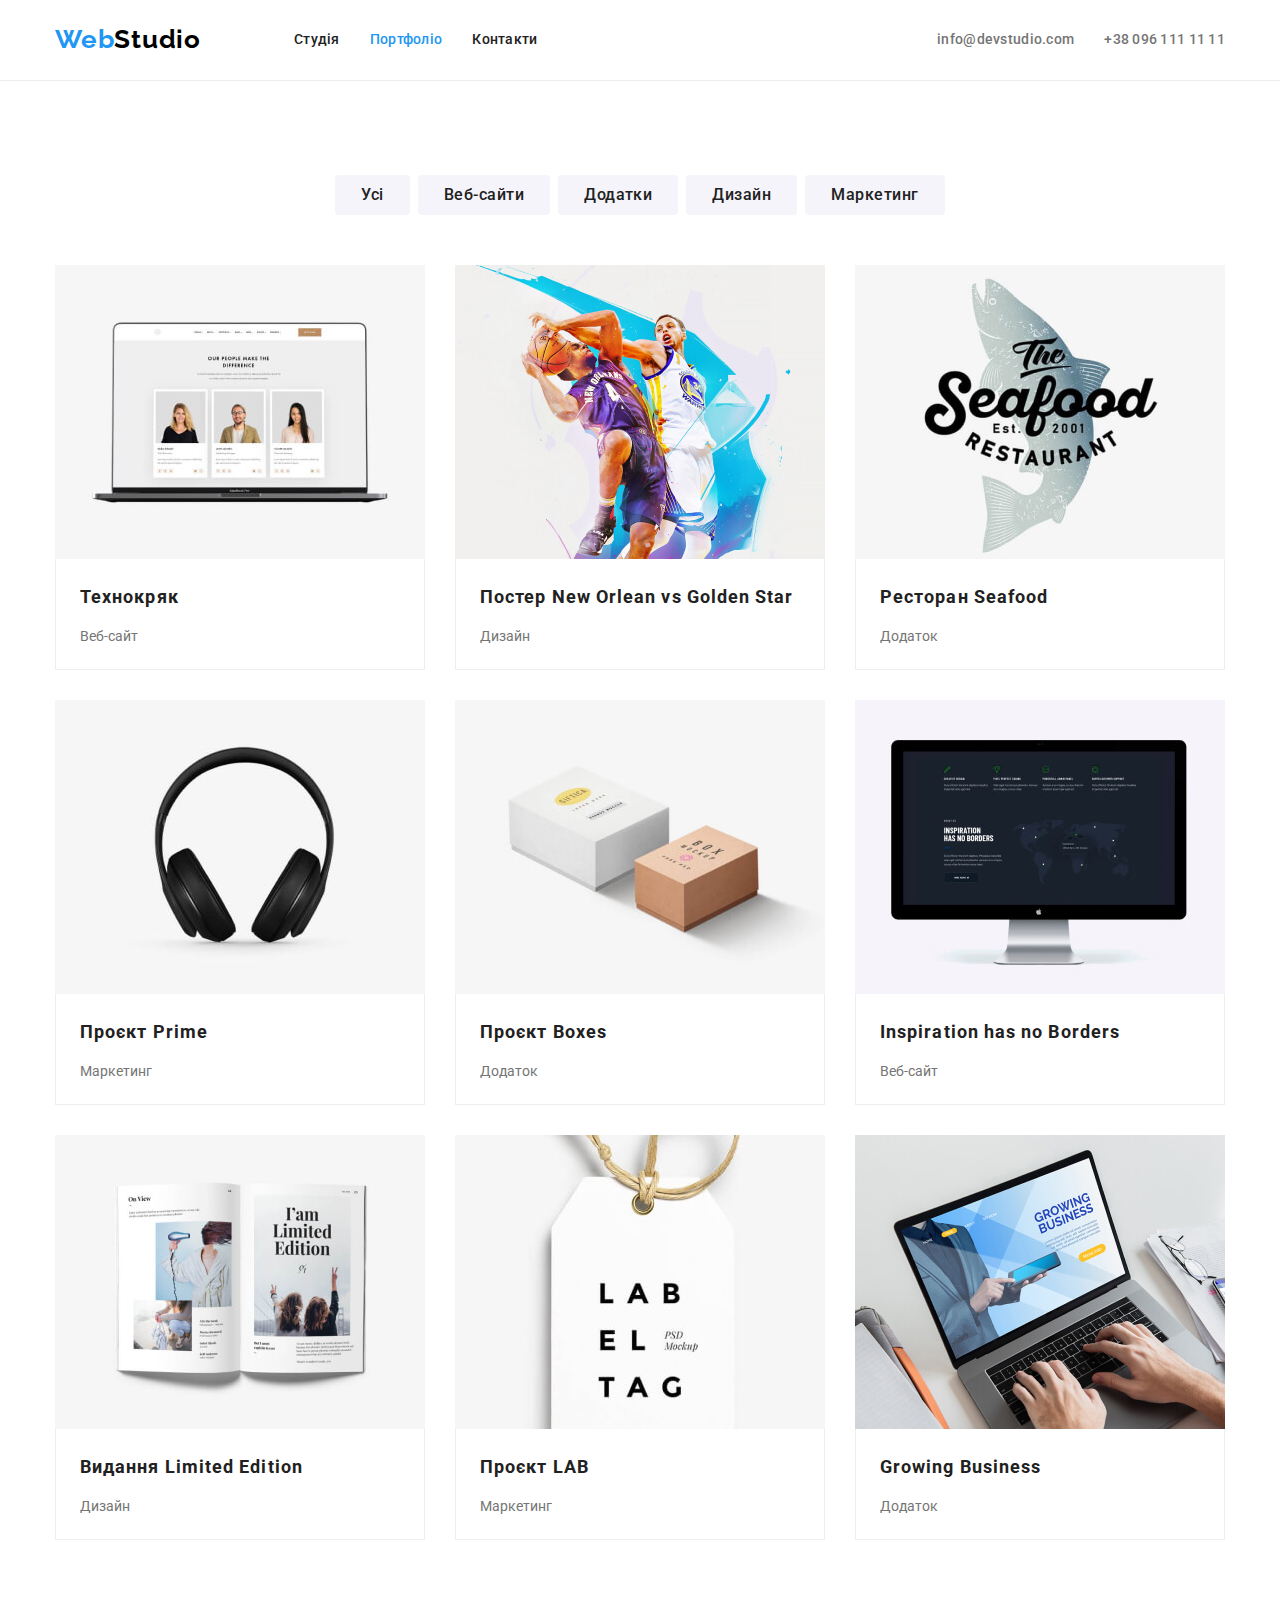
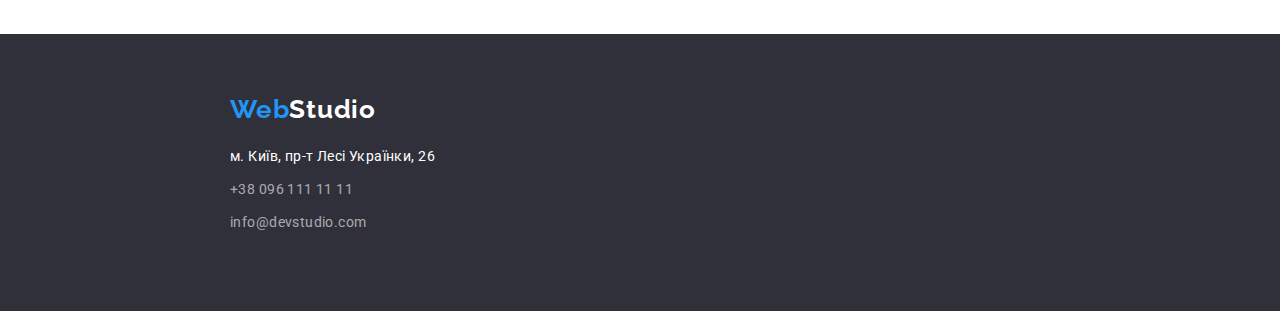
==== portfolio.html @ 4d22bb09 "add svgs" ====
<!DOCTYPE html>
<html lang="en">
<head>
    <meta charset="UTF-8">
    <meta http-equiv="X-UA-Compatible" content="IE=edge">
    <meta name="viewport" content="width=device-width, initial-scale=1.0">
    <title>Portfolio</title>
    <link rel="preconnect" href="https://fonts.googleapis.com"> 
    <link rel="preconnect" href="https://fonts.gstatic.com" crossorigin> 
    <link rel="stylesheet" href="https://cdnjs.cloudflare.com/ajax/libs/modern-normalize/1.0.0/modern-normalize.min.css"/>
    <link href="https://fonts.googleapis.com/css2?family=Raleway:wght@700&family=Roboto:wght@400;500;700;900&display=swap" rel="stylesheet">
    <link rel="stylesheet" href="https://cdnjs.cloudflare.com/ajax/libs/modern-normalize/1.1.0/modern-normalize.min.css">
    <link rel="stylesheet" href="css/main.css">
</head>
<body>
    <header class="main-header">
        <div class="container head-cont">
            <a href="./index.html" class="logo link header"><span class="accent">Web</span>Studio</a>
                <nav>
                    <ul class="site-nav list">
                        <li class="item"><a href="./index.html" class="link">Студія</a></li>
                        <li class="item"><a href="./portfolio.html" class="link current">Портфоліо</a></li>
                        <li class="item"><a href="" class="link">Контакти</a></li>
                    </ul>
                </nav>

                <ul class="auth-nav list">
                    <li class="item"><a href="mailto:info@devstudio.com" class="link">info@devstudio.com</a></li>
                    <li class="item"><a href="tel:+380961111111" class="link">+38 096 111 11 11</a></li>
                </ul>
            </div>
            
    </header>
    <main>
            <section class="buttons">
                <div class="container">
                <h1 class="hidden-title">Filter</h1>
                    <ul class="radio-buttons-list list">
                        <li><button type="button" class="btn">Усі</button></li>
                        <li><button type="button" class="btn">Веб-сайти</button></li>
                        <li><button type="button" class="btn">Додатки</button></li>
                        <li><button type="button" class="btn">Дизайн</button></li>
                        <li><button type="button" class="btn">Маркетинг</button></li>
                    </ul>
                </div>      
            </section>
            <section>
                <div class="container port-list">
                <ul class="portfolio-list list">
                    <li class="portfolio-item">
                        <a>
                            <img src="./images/maket2/img5.jpg" alt="" width="370" class="img">
                            <div class="box-item">
                                <h2 class="title">Технокряк</h2>
                                <p class="priority-text">Веб-сайт</p>
                            </div>
                        </a>
                    </li>
                    <li class="portfolio-item">
                        <a>
                            <img src="./images/maket2/img6.jpg" alt="" width="370" class="img">
                            <div class="box-item">
                                <h2 class="title">Постер New Orlean vs Golden Star</h2>
                                <p class="priority-text">Дизайн</p>
                            </div>
                        </a>
                    </li>
                    <li class="portfolio-item">
                        <a>
                            <img src="./images/maket2/img7.jpg" alt="" width="370" class="img">
                            <div class="box-item">
                                <h2 class="title">Ресторан Seafood</h2>
                                <p class="priority-text">Додаток</p>
                            </div>
                        </a>
                    </li>
                    <li class="portfolio-item">
                        <a>
                            <img src="./images/maket2/img8.jpg" alt="" width="370" class="img">
                            <div class="box-item">
                                <h2 class="title">Проєкт Prime</h2>
                                <p class="priority-text">Маркетинг</p>
                            </div>
                        </a>
                    </li>
                    <li class="portfolio-item">
                        <a> 
                            <img src="./images/maket2/img9.jpg" alt="" width="370" class="img">
                            <div class="box-item">
                                <h2 class="title">Проєкт Boxes</h2>
                                <p class="priority-text">Додаток</p>
                            </div>
                        </a>
                    </li>
                    <li class="portfolio-item">
                        <a>
                            <img src="./images/maket2/img10.jpg" alt="" width="370" class="img">
                            <div class="box-item">
                                <h2 class="title">Inspiration has no Borders</h2>
                                <p class="priority-text">Веб-сайт</p>
                            </div>
                        </a>
                    </li>
                    <li class="portfolio-item">
                        <a>
                            <img src="./images/maket2/img11.jpg" alt="" width="370" class="img">
                            <div class="box-item">
                                <h2 class="title">Видання Limited Edition</h2>
                                <p class="priority-text">Дизайн</p>
                            </div>
                        </a>
                    </li>
                    <li class="portfolio-item">
                        <a>
                            <img src="./images/maket2/img12.jpg" alt="" width="370" class="img">
                            <div class="box-item">
                                <h2 class="title">Проєкт LAB</h2>
                                <p class="priority-text">Маркетинг</p>
                            </div>
                        </a>
                    </li>
                    <li class="portfolio-item">
                        <a>
                            <img src="./images/maket2/img13.jpg" alt="" width="370" class="img">
                            <div class="box-item">
                                <h2 class="title">Growing Business</h2>
                                <p class="priority-text">Додаток</p>
                            </div>
                        </a>
                    </li>
                </ul>
                </div>
            </section>
        
    </main>

    <footer>

        <div class="container footer">
            <a href="./index.html" class="logo link footer"><span class="accent">Web</span>Studio</a>

        <address class="address">
            <ul class="list">
                <li class="list-item">
                    <a href="https://www.google.com/maps/place/бул.+Леси+Украинки,+26,+Киев,+Украина,+02000/@50.4265807,30.5383858,17z/data=!3m1!4b1!4m5!3m4!1s0x40d4cf0e033ecbe9:0x57a4dffefec77da0!8m2!3d50.4265807!4d30.5383858" class="link map">м. Київ, пр-т Лесі Українки, 26</a>
                </li>

                <li class="list-item">
                    <a href="tel:+380961111111" class="link">+38 096 111 11 11</a>
                </li>

                <li class="list-item">
                    <a href="mailto:info@devstudio.com" class="link">info@devstudio.com</a>
                </li>
            </ul>
        </address>
        </div>

    </footer>
    
</body>
</html>
---- css/main.css ----
:root {
    --main-text-color: #212121;
    --second-text-color: #757575;
    --accent-text-color: #2196F3;
    --background-color: #2F303A;
}

html {
    box-sizing: border-box;
}

body {
    background-color: #fff;
    font-family: 'Roboto', sans-serif;
    font-size: 16px;
    /* width: 1600px; */
    /* justify-content: center; */
} 

h2, h3 {
    font-size: 700;
    letter-spacing: 0.03em;
}

/* .container {
    display: flex;
    justify-content: center;
} */

/* Header */

.main-header {
    border-bottom: 1px solid #ECECEC;
}

.container.head-cont {
    display: flex; 
    align-items: center;
    padding-top: 24px;
    padding-bottom: 24px;
    height: 80px;

}

.logo {
    display: flex;
    font-family: 'Raleway', sans-serif;
    font-weight: 700;
    font-size: 26px;
    line-height: 1.2;
    letter-spacing: 0.03em;
    margin-left: 0;
}

.logo .accent {
    color: var(--accent-text-color)
}

/* Site nav */

.site-nav {
    display: flex;
    margin-left: 93px; 
}

.site-nav .item + .item {
    margin-left: 50px;
}


.site-nav a:hover,
.site-nav a:focus,
.auth-nav a:hover,
.auth-nav a:focus,
.list a:hover,
.list a:focus {
    color: var(--accent-text-color);
}

.site-nav,
.auth-nav {
    font-weight: 500;
    font-size: 14px;
    line-height: 1.14;
    letter-spacing: 0.02em;
    color: var(--main-text-color);
}

.site-nav .link.current {
    color: var(--accent-text-color);
}

.site-nav .link {
    padding-top: 30px;
    padding-bottom: 30px;
}

.auth-nav {
    display: flex;
    margin-left: auto;
    
}

.auth-nav .item + .item {
    margin-left: 50px;
}

.auth-nav .item {
    align-self: center;
}


.auth-nav .link {
    color: var(--second-text-color);
    padding-top: 30px;
    padding-bottom: 30px;
}


.link {
    text-decoration: none;
    color: inherit;
}

.link-tel:hover,
.link-tel:focus {
    color: var(--accent-text-color);
}

.icon-mail {
    /* width: 16px;
    height: 12px; */
    fill: currentColor;
    margin-right: 10px;
}

.link.mail {
    display: flex;
    align-items: center;
}




/* Main */

.container {

    width: 1200px;
    margin-left: auto;
    margin-right: auto; 
    padding-left: 15px;
    padding-right: 15px;
}

/* Hero */

.container.hero-cont {
    padding : 200px 0;
}

.hero {
    text-align: center;
    background-color: var(--background-color);
    background-image: linear-gradient( to right, rgba(47, 48, 58, 0.4), rgba(47, 48, 58, 0.4) ), url(../images/maket2/Img.jpg);
    background-repeat: no-repeat;
    background-position: center;
    background-size: cover;
}


.hero-title {
    font-weight: 900;
    font-size: 44px;
    line-height: 1.36;
    letter-spacing: 0.06em;
    padding: 10px 32px;
    margin-top: 0;
    margin-bottom: 30;
    text-transform: uppercase;
    color: #fff;
}

.hero .button {
    box-shadow: 0px 4px 4px rgba(0, 0, 0, 0.15);
    padding: 10px 32px;
    font-family: inherit;
    font-weight: 700;
    font-size: 16px;
    line-height: 1.87;
    text-align: center;
    letter-spacing: 0.06em;
    color: #ffffff;

    background-color: var(--accent-text-color);

    cursor: pointer;
}

.hidden-title {
    position: absolute;
    width: 1px;
    height: 1px;
    margin: -1px;
    border: 0;
    padding: 0;
    
    white-space: nowrap;
    clip-path: inset(100%);
    clip: rect(0 0 0 0);
    overflow: hidden;
}

/* Advanced */

.container.advanced-cont {
    margin-top: 94px;
    margin-bottom: 94px;
}

.advances .title {
    font-weight: 700;
    font-size: 14px;
    line-height: 0.88;
    letter-spacing: 0.03em;
    text-transform: uppercase;
    color: var(--main-text-color);
    margin-top: 30px;
    margin-bottom: 10px;
}

.container .list {
    display: flex;
    padding-left: 0;

}

.advances .item::before {
    display: block;
    content: "";
    height: 120px;
    background-color: #F5F4FA;
    background-size: 70px;
    background-position: center;
    background-repeat: no-repeat;
    border-radius: 4px;
}

.icon-antenna::before {
    background-image: url(../images/maket2/Vector/antenna.svg);
}

.icon-clock::before {
    background-image: url(../images/maket2/Vector/clock.svg);
}

.icon-diagram::before {
    background-image: url(../images/maket2/Vector/diagram.svg);
}

.icon-astronaut::before {
    background-image: url(../images/maket2/Vector/astronaut.svg);
}

.list .item:not(:first-child) {
    margin-left: 30px;
}

/* Work */

.container.work {
    padding-bottom: 94px;
}

.work .title {
    margin-bottom: 50px;
}

.work-list .team-list {
    padding-left: 0;
}

.work-list .item {
    width: calc((100% - 2 * 15px) / 3);
}

/* Team */

.our-team {
    background-color: #F5F4FA;
    padding-top: 94px;
    padding-bottom: 94px;
}

.our-team .title {
    margin-bottom: 50px;
}

.our-team .name-title {
    font-weight: 500;
    font-size: 16px;
    line-height: 1.18;
    text-align: center;
}

.team-list .item {
    width: calc((100% - 3 * 15px) / 4);
}

.team-list {
}

.name-title {
    margin-top: 0;
    margin-bottom: 10px;
}



.priority-text {
    font-size: 14px;
    line-height: 1.71;
    color: var(--second-text-color);
    }

.our-team p {
    text-align: center;
}

.team-text {
    background-color: #fff;
    padding: 30px 60px;
    
    
}

.team-list > .item {
    box-shadow: 0px 1px 3px rgba(0, 0, 0, 0.12), 0px 1px 1px rgba(0, 0, 0, 0.14), 0px 2px 1px rgba(0, 0, 0, 0.2);
    border-radius: 0px 0px 4px 4px;
}







/* Portfolio filter buttons */

.buttons {
    margin-top: 94px;
    margin-bottom: 50px;
}
.radio-buttons-list {
    display: flex;
    justify-content: center;
   }

.radio-buttons-list :not(:first-child){
    margin-left: 8px;
}


.work .title,
.our-team .title {
    font-weight: 700;
    font-size: 36px;
    text-align: center;
    letter-spacing: 0.03em;
    line-height: 1.17;

}

.list {
    list-style: none;
}


.buttons .btn:focus,
.buttons .btn:hover {
    background-color: var(--accent-text-color);

    color: #ffffff;
    font-weight: 500;
    font-size: 16px;
    line-height: 1.62;
}

.btn {
    font-family: inherit;
    font-weight: 500;
    font-size: 16px;
    line-height: 1.62;
    text-align: center;
    letter-spacing: 0.03em;
    padding: 6px 25px;
    color: var(--main-text-color);
    border-radius: 4px;
    border: 1px solid transparent;
    background-color: #F5F4FA;

    cursor: pointer;
}

.container.port-list {
    margin-bottom: 94px;
}

/* .portfolio-list > img,
.work-list > img {
    max-width: 100%;
    height: auto;
} */


.img {
    display: block;
    max-width: 370px;
}

.portfolio-list {
    padding: 0;
    display: flex;
    flex-wrap: wrap;
 }

.portfolio-list .portfolio-item {
    width: calc((100% - 2 * 30px) / 3);
    background: #FFFFFF;
    /* border: 1px solid #EEEEEE; */
}

.portfolio-list .title {
    font-weight: 700;
    font-size: 18px;
    line-height: 2;
    letter-spacing: 0.06em;
    color: var(--main-text-color);
}

 .portfolio-list .portfolio-item:nth-child(3n) {
    margin-right: 0;
 }

 .portfolio-list .portfolio-item {
    margin-right: 30px;
 }

 .portfolio-list .portfolio-item:nth-child(-n + 6) {
    margin-bottom: 30px;
 }

 .box-item {
    padding: 20px 24px;
    border: 1px solid #EEEEEE;
    border-top: 0px;
 }

 h2.title {
    margin-top: 0;
    margin-bottom: 10px;
 }

 p.priority-text {
    margin: 0;
 }


/* Footer */

footer {
    color: #ffffff;
    background-color: var(--background-color);
    padding: 60px 215px;
    display: block;
}

.footer {
    
}

a.footer {
    padding: 0;
}

.address .list {
    display: block;
    padding-right: auto;
}

.address {
    margin-top: 20px;
}
.list .list-item:not(:first-child) {
    margin-top: 9px;
}


.address .link {
    font-style: normal;
    font-size: 14px;
    line-height: 1.71;
    letter-spacing: 0.03em;
    color: rgba(255, 255, 255, 0.6);
}

.link.map {
    color: #ffffff;
}
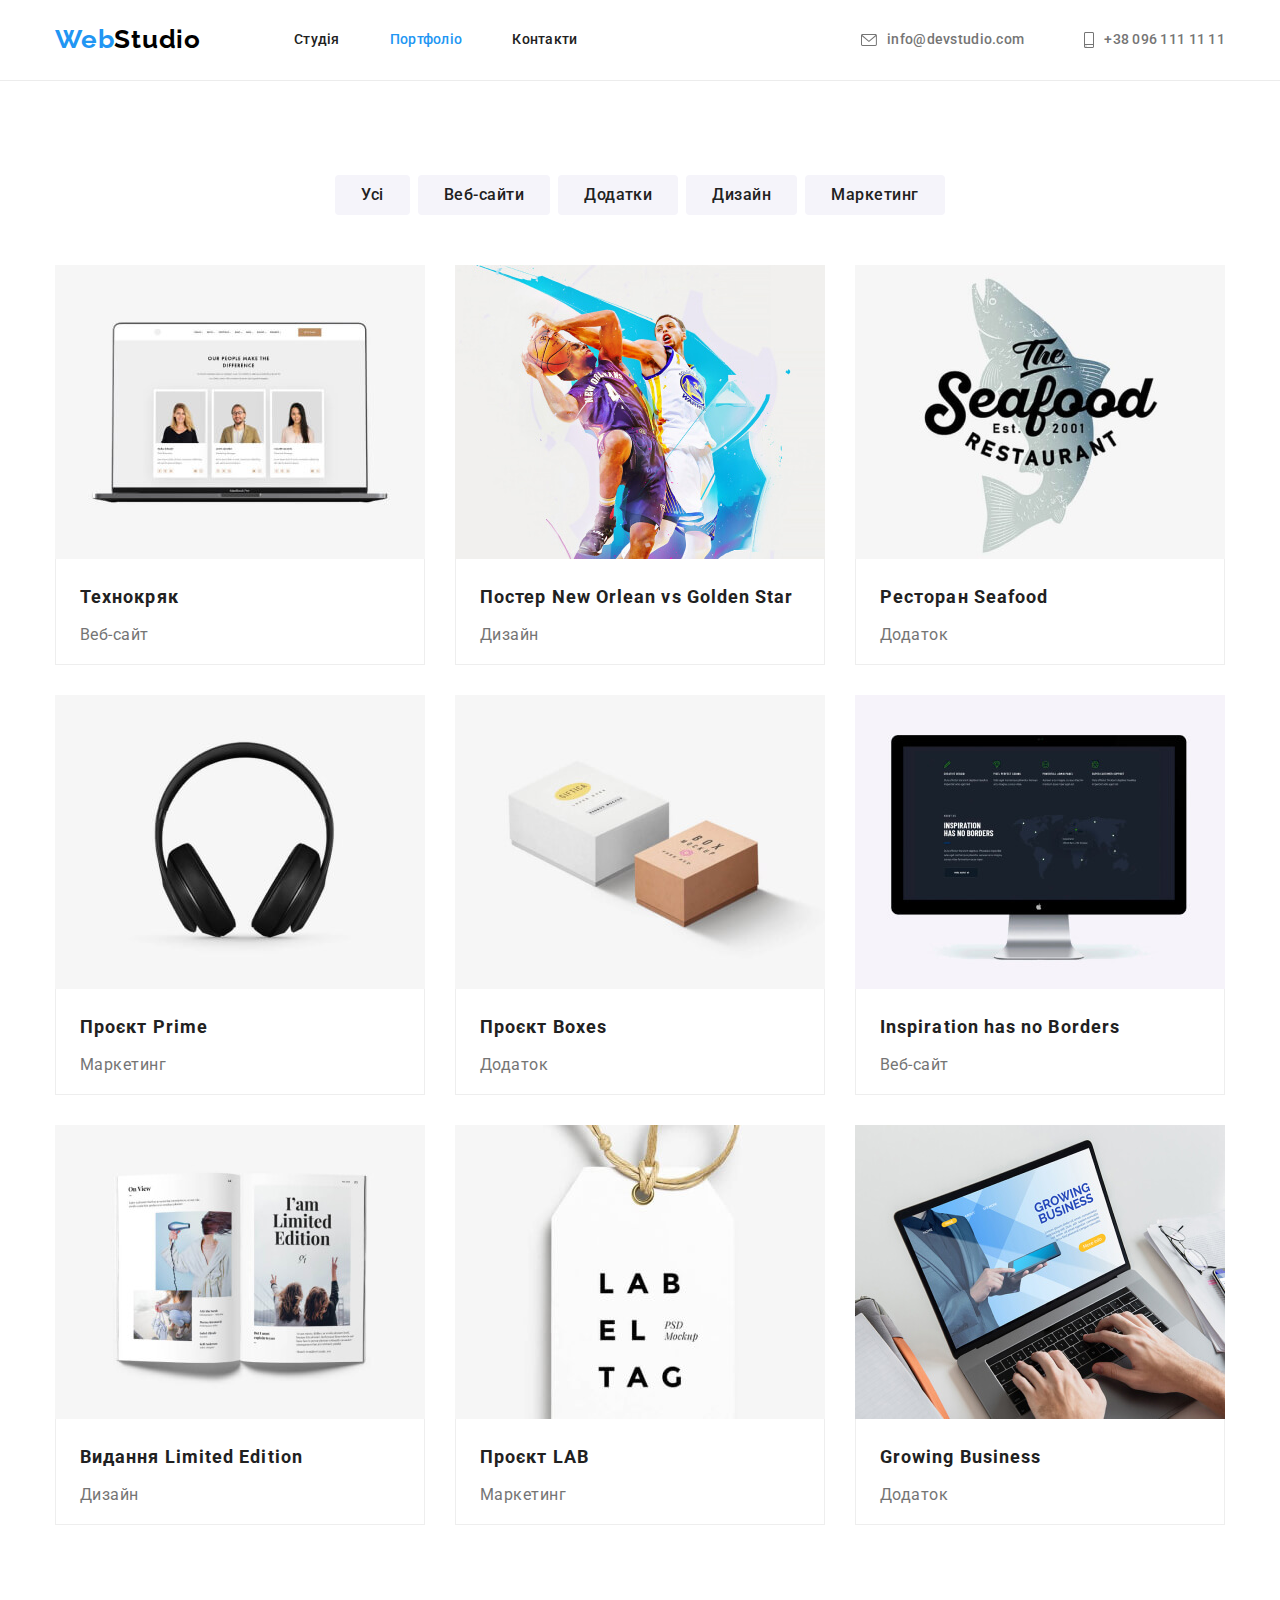
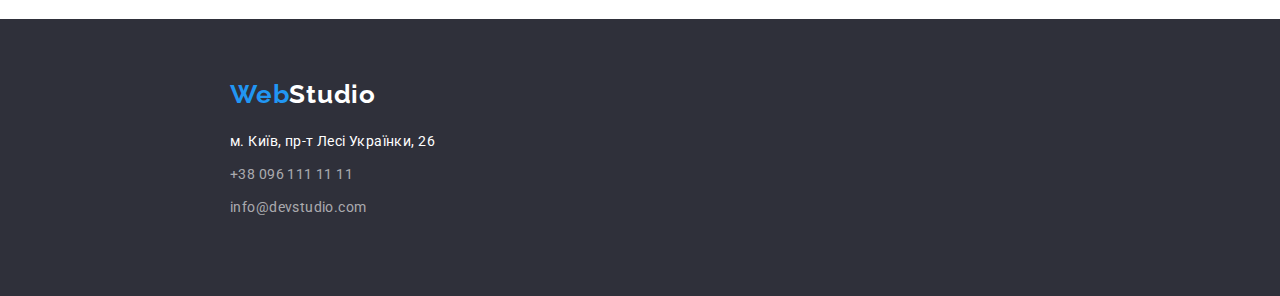
==== commit de17e6c6: "try to make clear with icons" ====
--- a/portfolio.html
+++ b/portfolio.html
@@ -1,162 +1,184 @@
 <!DOCTYPE html>
 <html lang="en">
-<head>
-    <meta charset="UTF-8">
-    <meta http-equiv="X-UA-Compatible" content="IE=edge">
-    <meta name="viewport" content="width=device-width, initial-scale=1.0">
+  <head>
+    <meta charset="UTF-8" />
+    <meta http-equiv="X-UA-Compatible" content="IE=edge" />
+    <meta name="viewport" content="width=device-width, initial-scale=1.0" />
     <title>Portfolio</title>
-    <link rel="preconnect" href="https://fonts.googleapis.com"> 
-    <link rel="preconnect" href="https://fonts.gstatic.com" crossorigin> 
-    <link rel="stylesheet" href="https://cdnjs.cloudflare.com/ajax/libs/modern-normalize/1.0.0/modern-normalize.min.css"/>
-    <link href="https://fonts.googleapis.com/css2?family=Raleway:wght@700&family=Roboto:wght@400;500;700;900&display=swap" rel="stylesheet">
-    <link rel="stylesheet" href="https://cdnjs.cloudflare.com/ajax/libs/modern-normalize/1.1.0/modern-normalize.min.css">
-    <link rel="stylesheet" href="css/main.css">
-</head>
-<body>
+    <link rel="preconnect" href="https://fonts.googleapis.com" />
+    <link rel="preconnect" href="https://fonts.gstatic.com" crossorigin />
+    <link
+      rel="stylesheet"
+      href="https://cdnjs.cloudflare.com/ajax/libs/modern-normalize/1.0.0/modern-normalize.min.css"
+    />
+    <link
+      href="https://fonts.googleapis.com/css2?family=Raleway:wght@700&family=Roboto:wght@400;500;700;900&display=swap"
+      rel="stylesheet"
+    />
+    <link
+      rel="stylesheet"
+      href="https://cdnjs.cloudflare.com/ajax/libs/modern-normalize/1.1.0/modern-normalize.min.css"
+    />
+    <link rel="stylesheet" href="css/main.css" />
+  </head>
+  <body>
     <header class="main-header">
-        <div class="container head-cont">
-            <a href="./index.html" class="logo link header"><span class="accent">Web</span>Studio</a>
-                <nav>
-                    <ul class="site-nav list">
-                        <li class="item"><a href="./index.html" class="link">Студія</a></li>
-                        <li class="item"><a href="./portfolio.html" class="link current">Портфоліо</a></li>
-                        <li class="item"><a href="" class="link">Контакти</a></li>
-                    </ul>
-                </nav>
+      <div class="container head-cont">
+        <a href="./index.html" class="logo link header"><span class="accent">Web</span>Studio</a>
+        <nav>
+          <ul class="site-nav list">
+            <li class="item"><a href="./index.html" class="link">Студія</a></li>
+            <li class="item"><a href="./portfolio.html" class="link current">Портфоліо</a></li>
+            <li class="item"><a href="" class="link">Контакти</a></li>
+          </ul>
+        </nav>
 
-                <ul class="auth-nav list">
-                    <li class="item"><a href="mailto:info@devstudio.com" class="link">info@devstudio.com</a></li>
-                    <li class="item"><a href="tel:+380961111111" class="link">+38 096 111 11 11</a></li>
-                </ul>
-            </div>
-            
+        <ul class="auth-nav list">
+          <li class="item icon-mail">
+            <a href="#" class="link mail">
+              <svg class="icon-mail" width="16" height="12">
+                <use href="./images/symbol-defs.svg#icon-envelope"></use>
+              </svg>
+              info@devstudio.com
+            </a>
+          </li>
+          <li class="item icon-tel">
+            <a href="tel:+380961111111" class="link">
+              <svg class="icon-mail" width="10" height="16">
+                <use href="./images/symbol-defs.svg#icon-smartphone"></use>
+              </svg>
+              +38 096 111 11 11
+            </a>
+          </li>
+        </ul>
+      </div>
     </header>
     <main>
-            <section class="buttons">
-                <div class="container">
-                <h1 class="hidden-title">Filter</h1>
-                    <ul class="radio-buttons-list list">
-                        <li><button type="button" class="btn">Усі</button></li>
-                        <li><button type="button" class="btn">Веб-сайти</button></li>
-                        <li><button type="button" class="btn">Додатки</button></li>
-                        <li><button type="button" class="btn">Дизайн</button></li>
-                        <li><button type="button" class="btn">Маркетинг</button></li>
-                    </ul>
-                </div>      
-            </section>
-            <section>
-                <div class="container port-list">
-                <ul class="portfolio-list list">
-                    <li class="portfolio-item">
-                        <a>
-                            <img src="./images/maket2/img5.jpg" alt="" width="370" class="img">
-                            <div class="box-item">
-                                <h2 class="title">Технокряк</h2>
-                                <p class="priority-text">Веб-сайт</p>
-                            </div>
-                        </a>
-                    </li>
-                    <li class="portfolio-item">
-                        <a>
-                            <img src="./images/maket2/img6.jpg" alt="" width="370" class="img">
-                            <div class="box-item">
-                                <h2 class="title">Постер New Orlean vs Golden Star</h2>
-                                <p class="priority-text">Дизайн</p>
-                            </div>
-                        </a>
-                    </li>
-                    <li class="portfolio-item">
-                        <a>
-                            <img src="./images/maket2/img7.jpg" alt="" width="370" class="img">
-                            <div class="box-item">
-                                <h2 class="title">Ресторан Seafood</h2>
-                                <p class="priority-text">Додаток</p>
-                            </div>
-                        </a>
-                    </li>
-                    <li class="portfolio-item">
-                        <a>
-                            <img src="./images/maket2/img8.jpg" alt="" width="370" class="img">
-                            <div class="box-item">
-                                <h2 class="title">Проєкт Prime</h2>
-                                <p class="priority-text">Маркетинг</p>
-                            </div>
-                        </a>
-                    </li>
-                    <li class="portfolio-item">
-                        <a> 
-                            <img src="./images/maket2/img9.jpg" alt="" width="370" class="img">
-                            <div class="box-item">
-                                <h2 class="title">Проєкт Boxes</h2>
-                                <p class="priority-text">Додаток</p>
-                            </div>
-                        </a>
-                    </li>
-                    <li class="portfolio-item">
-                        <a>
-                            <img src="./images/maket2/img10.jpg" alt="" width="370" class="img">
-                            <div class="box-item">
-                                <h2 class="title">Inspiration has no Borders</h2>
-                                <p class="priority-text">Веб-сайт</p>
-                            </div>
-                        </a>
-                    </li>
-                    <li class="portfolio-item">
-                        <a>
-                            <img src="./images/maket2/img11.jpg" alt="" width="370" class="img">
-                            <div class="box-item">
-                                <h2 class="title">Видання Limited Edition</h2>
-                                <p class="priority-text">Дизайн</p>
-                            </div>
-                        </a>
-                    </li>
-                    <li class="portfolio-item">
-                        <a>
-                            <img src="./images/maket2/img12.jpg" alt="" width="370" class="img">
-                            <div class="box-item">
-                                <h2 class="title">Проєкт LAB</h2>
-                                <p class="priority-text">Маркетинг</p>
-                            </div>
-                        </a>
-                    </li>
-                    <li class="portfolio-item">
-                        <a>
-                            <img src="./images/maket2/img13.jpg" alt="" width="370" class="img">
-                            <div class="box-item">
-                                <h2 class="title">Growing Business</h2>
-                                <p class="priority-text">Додаток</p>
-                            </div>
-                        </a>
-                    </li>
-                </ul>
+      <section class="buttons">
+        <div class="container">
+          <h1 class="hidden-title">Filter</h1>
+          <ul class="radio-buttons-list list">
+            <li><button type="button" class="btn">Усі</button></li>
+            <li><button type="button" class="btn">Веб-сайти</button></li>
+            <li><button type="button" class="btn">Додатки</button></li>
+            <li><button type="button" class="btn">Дизайн</button></li>
+            <li><button type="button" class="btn">Маркетинг</button></li>
+          </ul>
+        </div>
+      </section>
+      <section>
+        <div class="container port-list">
+          <ul class="portfolio-list list">
+            <li class="portfolio-item">
+              <a>
+                <img src="./images/maket2/img5.jpg" alt="" width="370" class="img" />
+                <div class="box-item">
+                  <h2 class="title">Технокряк</h2>
+                  <p class="priority-text">Веб-сайт</p>
                 </div>
-            </section>
-        
+              </a>
+            </li>
+            <li class="portfolio-item">
+              <a>
+                <img src="./images/maket2/img6.jpg" alt="" width="370" class="img" />
+                <div class="box-item">
+                  <h2 class="title">Постер New Orlean vs Golden Star</h2>
+                  <p class="priority-text">Дизайн</p>
+                </div>
+              </a>
+            </li>
+            <li class="portfolio-item">
+              <a>
+                <img src="./images/maket2/img7.jpg" alt="" width="370" class="img" />
+                <div class="box-item">
+                  <h2 class="title">Ресторан Seafood</h2>
+                  <p class="priority-text">Додаток</p>
+                </div>
+              </a>
+            </li>
+            <li class="portfolio-item">
+              <a>
+                <img src="./images/maket2/img8.jpg" alt="" width="370" class="img" />
+                <div class="box-item">
+                  <h2 class="title">Проєкт Prime</h2>
+                  <p class="priority-text">Маркетинг</p>
+                </div>
+              </a>
+            </li>
+            <li class="portfolio-item">
+              <a>
+                <img src="./images/maket2/img9.jpg" alt="" width="370" class="img" />
+                <div class="box-item">
+                  <h2 class="title">Проєкт Boxes</h2>
+                  <p class="priority-text">Додаток</p>
+                </div>
+              </a>
+            </li>
+            <li class="portfolio-item">
+              <a>
+                <img src="./images/maket2/img10.jpg" alt="" width="370" class="img" />
+                <div class="box-item">
+                  <h2 class="title">Inspiration has no Borders</h2>
+                  <p class="priority-text">Веб-сайт</p>
+                </div>
+              </a>
+            </li>
+            <li class="portfolio-item">
+              <a>
+                <img src="./images/maket2/img11.jpg" alt="" width="370" class="img" />
+                <div class="box-item">
+                  <h2 class="title">Видання Limited Edition</h2>
+                  <p class="priority-text">Дизайн</p>
+                </div>
+              </a>
+            </li>
+            <li class="portfolio-item">
+              <a>
+                <img src="./images/maket2/img12.jpg" alt="" width="370" class="img" />
+                <div class="box-item">
+                  <h2 class="title">Проєкт LAB</h2>
+                  <p class="priority-text">Маркетинг</p>
+                </div>
+              </a>
+            </li>
+            <li class="portfolio-item">
+              <a>
+                <img src="./images/maket2/img13.jpg" alt="" width="370" class="img" />
+                <div class="box-item">
+                  <h2 class="title">Growing Business</h2>
+                  <p class="priority-text">Додаток</p>
+                </div>
+              </a>
+            </li>
+          </ul>
+        </div>
+      </section>
     </main>
 
     <footer>
-
-        <div class="container footer">
-            <a href="./index.html" class="logo link footer"><span class="accent">Web</span>Studio</a>
+      <div class="container footer">
+        <a href="./index.html" class="logo link footer"><span class="accent">Web</span>Studio</a>
 
         <address class="address">
-            <ul class="list">
-                <li class="list-item">
-                    <a href="https://www.google.com/maps/place/бул.+Леси+Украинки,+26,+Киев,+Украина,+02000/@50.4265807,30.5383858,17z/data=!3m1!4b1!4m5!3m4!1s0x40d4cf0e033ecbe9:0x57a4dffefec77da0!8m2!3d50.4265807!4d30.5383858" class="link map">м. Київ, пр-т Лесі Українки, 26</a>
-                </li>
+          <ul class="list">
+            <li class="list-item">
+              <a
+                href="https://www.google.com/maps/place/бул.+Леси+Украинки,+26,+Киев,+Украина,+02000/@50.4265807,30.5383858,17z/data=!3m1!4b1!4m5!3m4!1s0x40d4cf0e033ecbe9:0x57a4dffefec77da0!8m2!3d50.4265807!4d30.5383858"
+                class="link map"
+                >м. Київ, пр-т Лесі Українки, 26</a
+              >
+            </li>
 
-                <li class="list-item">
-                    <a href="tel:+380961111111" class="link">+38 096 111 11 11</a>
-                </li>
+            <li class="list-item">
+              <a href="tel:+380961111111" class="link">+38 096 111 11 11</a>
+            </li>
 
-                <li class="list-item">
-                    <a href="mailto:info@devstudio.com" class="link">info@devstudio.com</a>
-                </li>
-            </ul>
+            <li class="list-item">
+              <a href="mailto:info@devstudio.com" class="link">info@devstudio.com</a>
+            </li>
+          </ul>
         </address>
-        </div>
-
+      </div>
     </footer>
-    
-</body>
-</html>+  </body>
+</html>
--- a/css/main.css
+++ b/css/main.css
@@ -3,6 +3,8 @@
     --second-text-color: #757575;
     --accent-text-color: #2196F3;
     --background-color: #2F303A;
+    --white-color: #FFFFFF;
+    --color-icon: #AFB1B8;
 }
 
 html {
@@ -101,13 +103,17 @@
     
 }
 
-.auth-nav .item + .item {
+.auth-nav.list .item:not(:first-child) {
     margin-left: 50px;
 }
 
-.auth-nav .item {
+/* .auth-nav .item + .item {
+    margin-left: 50px;
+} */
+
+/* .auth-nav .item {
     align-self: center;
-}
+} */
 
 
 .auth-nav .link {
@@ -122,19 +128,17 @@
     color: inherit;
 }
 
-.link-tel:hover,
-.link-tel:focus {
-    color: var(--accent-text-color);
-}
-
 .icon-mail {
-    /* width: 16px;
-    height: 12px; */
     fill: currentColor;
     margin-right: 10px;
 }
 
-.link.mail {
+.icon-tel {
+    fill: currentColor;
+}
+
+.icon-tel .link,
+.icon-mail .link {
     display: flex;
     align-items: center;
 }
@@ -155,7 +159,7 @@
 
 /* Hero */
 
-.container.hero-cont {
+.hero-cont {
     padding : 200px 0;
 }
 
@@ -229,13 +233,33 @@
     margin-bottom: 10px;
 }
 
+.advances .item:not(:first-child) {
+    margin-left: 30px;
+}
+
 .container .list {
     display: flex;
     padding-left: 0;
 
 }
 
-.advances .item::before {
+.advances .block {
+    display: flex;
+    justify-content: center;
+    align-items: center;
+    width: 270px;
+    height: 120px;
+    background-color: #F5F4FA;
+    border-radius: 4px;
+   
+}
+
+.adv-pic {
+    width: 70px;
+    height: 70px;
+}
+
+/* .advances .item::before {
     display: block;
     content: "";
     height: 120px;
@@ -264,7 +288,7 @@
 
 .list .item:not(:first-child) {
     margin-left: 30px;
-}
+} */
 
 /* Work */
 
@@ -303,41 +327,87 @@
     text-align: center;
 }
 
-.team-list .item {
-    width: calc((100% - 3 * 15px) / 4);
-}
-
-.team-list {
-}
+/* .team-list .item:not(:first-child) {
+    margin-left: 30px;
+} */
+
+/* .team-list .item {
+    max-width: 270px;
+} */
 
 .name-title {
-    margin-top: 0;
+    margin-top: 30px;
     margin-bottom: 10px;
 }
 
 
 
-.priority-text {
+.card-list .priority-text {
     font-size: 14px;
     line-height: 1.71;
     color: var(--second-text-color);
+    margin-bottom: 16px;
     }
 
 .our-team p {
     text-align: center;
 }
 
-.team-text {
+/* .team-text {
     background-color: #fff;
     padding: 30px 60px;
     
     
-}
-
-.team-list > .item {
+} */
+
+.card-list {
+    display: flex;
+    flex-direction: column;
+}
+
+.team-list .item{
+    background-color: var(--white-color);
+    max-width: 270px;
     box-shadow: 0px 1px 3px rgba(0, 0, 0, 0.12), 0px 1px 1px rgba(0, 0, 0, 0.14), 0px 2px 1px rgba(0, 0, 0, 0.2);
     border-radius: 0px 0px 4px 4px;
 }
+
+.team-list .item:not(:first-child) {
+    margin-left: 30px;
+}
+
+.soc-links {
+    display: flex;
+    padding: 16px 32px 30px;
+        color: var(--color-icon);
+}
+
+.soc-links .link {
+    display: flex;
+    align-items: center;
+    justify-content: center;
+    color: currentColor;
+    border-radius: 50%;
+    width: 40px;
+    height: 40px;
+
+}
+
+.soc-links a:hover,
+.soc-links a:focus {
+    background-color: var(--accent-text-color);
+}
+
+.icon:hover,
+.icon:focus {
+        fill: var(--white-color);
+    }
+
+.soc-links .link:not(:first-child) {
+    margin-left: 10px;
+}
+
+
 
 
 
@@ -415,7 +485,6 @@
 
 .img {
     display: block;
-    max-width: 370px;
 }
 
 .portfolio-list {
@@ -461,8 +530,12 @@
     margin-bottom: 10px;
  }
 
- p.priority-text {
+ .priority-text {
+    color: var(--second-text-color);
     margin: 0;
+    font-size: 16px;
+    line-height: 19px;
+    letter-spacing: 0.03em;
  }
 
 
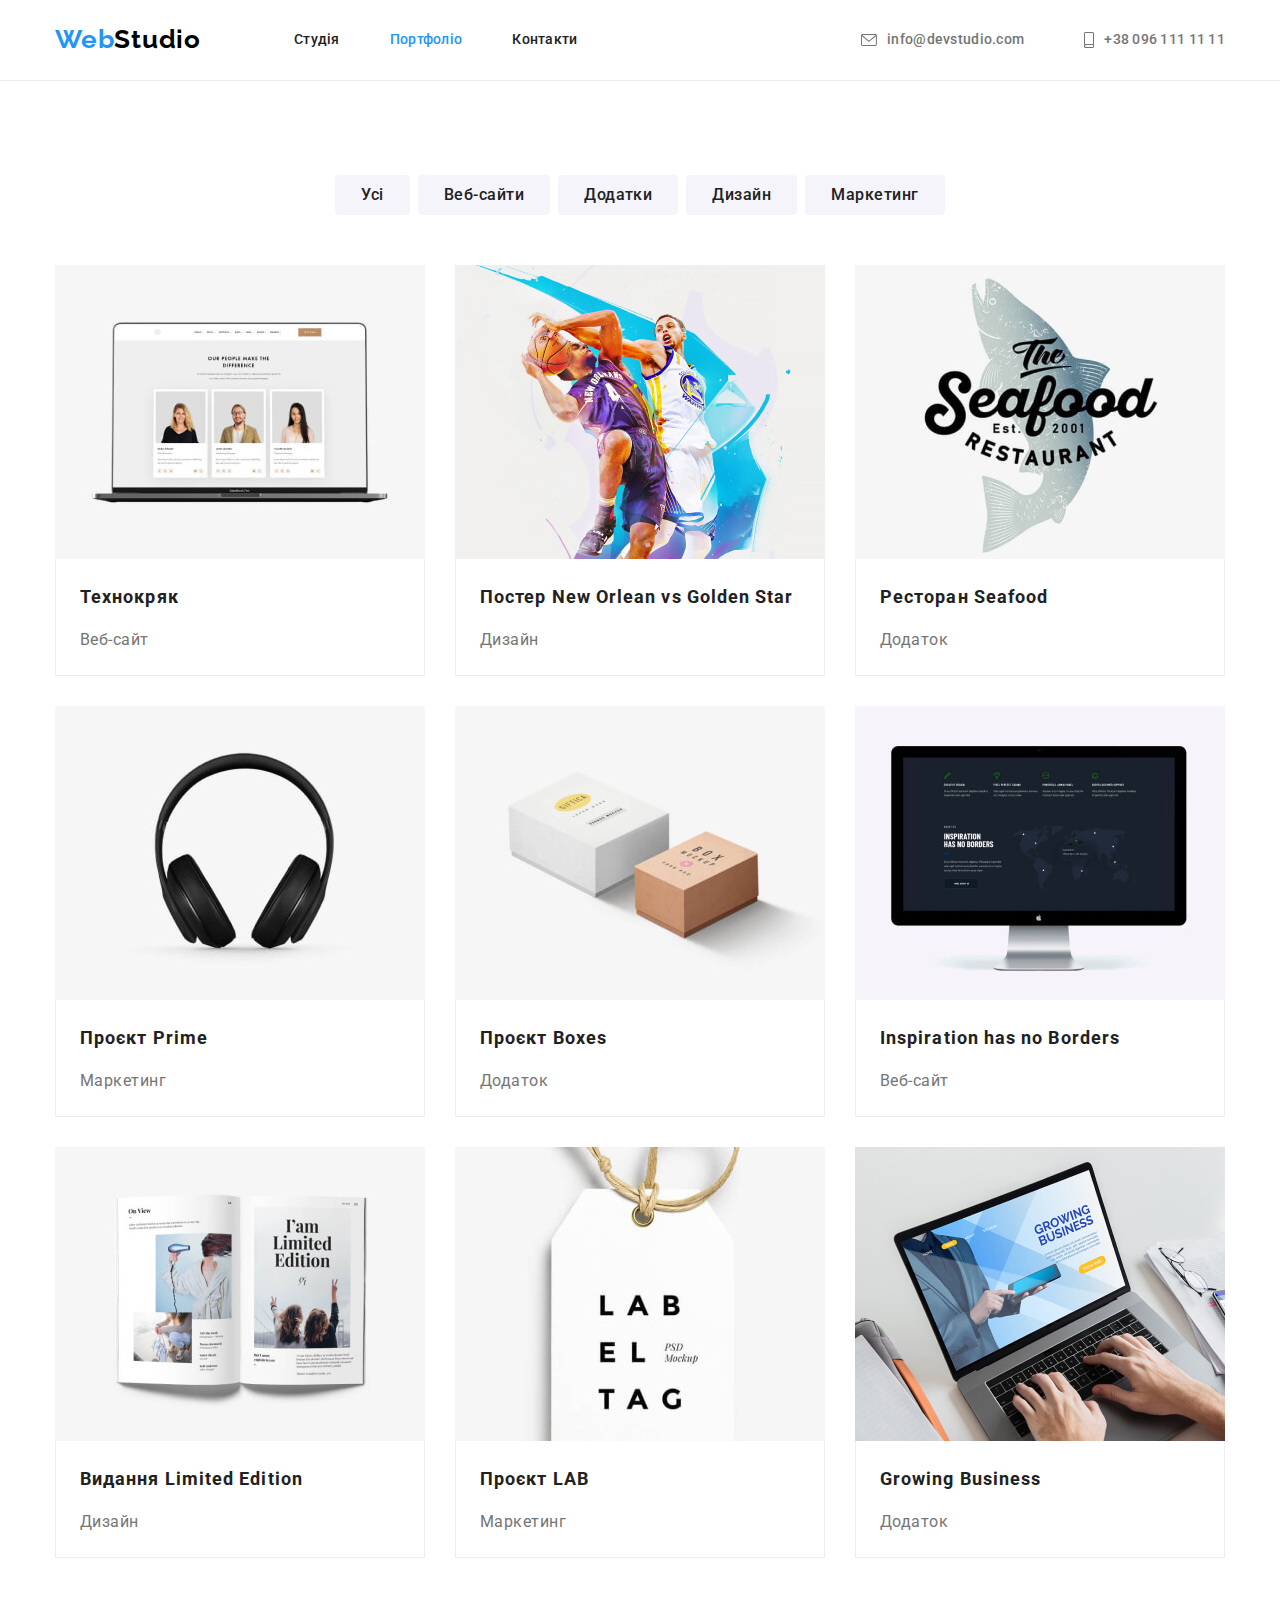
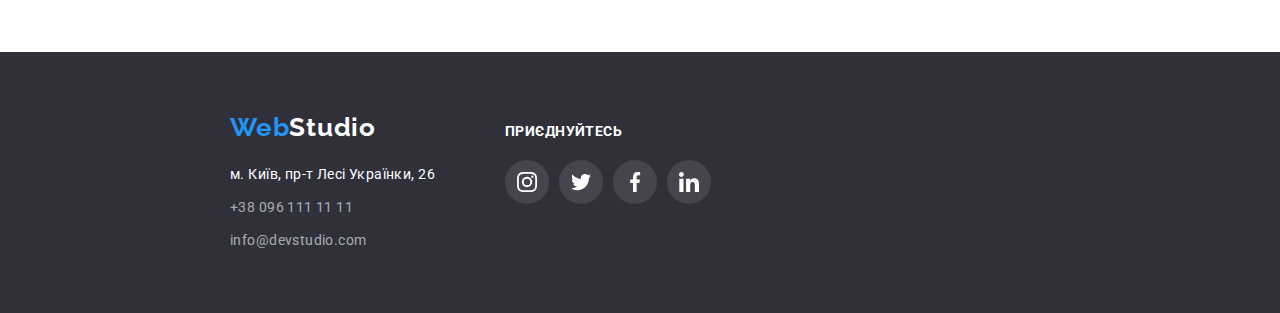
==== commit 82863f26: "svg done + box-shadow" ====
--- a/portfolio.html
+++ b/portfolio.html
@@ -70,7 +70,7 @@
         <div class="container port-list">
           <ul class="portfolio-list list">
             <li class="portfolio-item">
-              <a>
+              <a href="#" class="link">
                 <img src="./images/maket2/img5.jpg" alt="" width="370" class="img" />
                 <div class="box-item">
                   <h2 class="title">Технокряк</h2>
@@ -79,7 +79,7 @@
               </a>
             </li>
             <li class="portfolio-item">
-              <a>
+              <a href="#" class="link">
                 <img src="./images/maket2/img6.jpg" alt="" width="370" class="img" />
                 <div class="box-item">
                   <h2 class="title">Постер New Orlean vs Golden Star</h2>
@@ -88,7 +88,7 @@
               </a>
             </li>
             <li class="portfolio-item">
-              <a>
+              <a href="#" class="link">
                 <img src="./images/maket2/img7.jpg" alt="" width="370" class="img" />
                 <div class="box-item">
                   <h2 class="title">Ресторан Seafood</h2>
@@ -97,7 +97,7 @@
               </a>
             </li>
             <li class="portfolio-item">
-              <a>
+              <a href="#" class="link">
                 <img src="./images/maket2/img8.jpg" alt="" width="370" class="img" />
                 <div class="box-item">
                   <h2 class="title">Проєкт Prime</h2>
@@ -106,7 +106,7 @@
               </a>
             </li>
             <li class="portfolio-item">
-              <a>
+              <a href="#" class="link">
                 <img src="./images/maket2/img9.jpg" alt="" width="370" class="img" />
                 <div class="box-item">
                   <h2 class="title">Проєкт Boxes</h2>
@@ -115,7 +115,7 @@
               </a>
             </li>
             <li class="portfolio-item">
-              <a>
+              <a href="#" class="link">
                 <img src="./images/maket2/img10.jpg" alt="" width="370" class="img" />
                 <div class="box-item">
                   <h2 class="title">Inspiration has no Borders</h2>
@@ -124,7 +124,7 @@
               </a>
             </li>
             <li class="portfolio-item">
-              <a>
+              <a href="#" class="link">
                 <img src="./images/maket2/img11.jpg" alt="" width="370" class="img" />
                 <div class="box-item">
                   <h2 class="title">Видання Limited Edition</h2>
@@ -133,7 +133,7 @@
               </a>
             </li>
             <li class="portfolio-item">
-              <a>
+              <a href="#" class="link">
                 <img src="./images/maket2/img12.jpg" alt="" width="370" class="img" />
                 <div class="box-item">
                   <h2 class="title">Проєкт LAB</h2>
@@ -142,7 +142,7 @@
               </a>
             </li>
             <li class="portfolio-item">
-              <a>
+              <a href="#" class="link">
                 <img src="./images/maket2/img13.jpg" alt="" width="370" class="img" />
                 <div class="box-item">
                   <h2 class="title">Growing Business</h2>
@@ -155,29 +155,56 @@
       </section>
     </main>
 
-    <footer>
-      <div class="container footer">
-        <a href="./index.html" class="logo link footer"><span class="accent">Web</span>Studio</a>
-
-        <address class="address">
-          <ul class="list">
-            <li class="list-item">
-              <a
-                href="https://www.google.com/maps/place/бул.+Леси+Украинки,+26,+Киев,+Украина,+02000/@50.4265807,30.5383858,17z/data=!3m1!4b1!4m5!3m4!1s0x40d4cf0e033ecbe9:0x57a4dffefec77da0!8m2!3d50.4265807!4d30.5383858"
-                class="link map"
-                >м. Київ, пр-т Лесі Українки, 26</a
-              >
-            </li>
-
-            <li class="list-item">
-              <a href="tel:+380961111111" class="link">+38 096 111 11 11</a>
-            </li>
-
-            <li class="list-item">
-              <a href="mailto:info@devstudio.com" class="link">info@devstudio.com</a>
-            </li>
-          </ul>
-        </address>
+    <footer class="footer">
+      <div class="container">
+        <div class="footer-logo">
+          <a href="./index.html" class="logo link footer"><span class="accent">Web</span>Studio</a>
+
+          <address class="address">
+            <ul class="list">
+              <li class="list-item">
+                <a
+                  href="https://www.google.com/maps/place/бул.+Леси+Украинки,+26,+Киев,+Украина,+02000/@50.4265807,30.5383858,17z/data=!3m1!4b1!4m5!3m4!1s0x40d4cf0e033ecbe9:0x57a4dffefec77da0!8m2!3d50.4265807!4d30.5383858"
+                  class="link map"
+                  >м. Київ, пр-т Лесі Українки, 26</a
+                >
+              </li>
+
+              <li class="list-item">
+                <a href="tel:+380961111111" class="link">+38 096 111 11 11</a>
+              </li>
+
+              <li class="list-item">
+                <a href="mailto:info@devstudio.com" class="link">info@devstudio.com</a>
+              </li>
+            </ul>
+          </address>
+        </div>
+        <div class="join">
+          <h2 class="join-title">приєднуйтесь</h2>
+          <div class="soc-links">
+            <a href="#" class="link">
+              <svg class="icon" wight="20" height="20">
+                <use href="./images/symbol-defs.svg#icon-instagram"></use>
+              </svg>
+            </a>
+            <a href="#" class="link">
+              <svg class="icon" wight="20" height="20">
+                <use href="./images/symbol-defs.svg#icon-twitter"></use>
+              </svg>
+            </a>
+            <a href="#" class="link">
+              <svg class="icon" wight="20" height="20">
+                <use href="./images/symbol-defs.svg#icon-facebook"></use>
+              </svg>
+            </a>
+            <a href="#" class="link">
+              <svg class="icon" wight="20" height="20">
+                <use href="./images/symbol-defs.svg#icon-linkedin"></use>
+              </svg>
+            </a>
+          </div>
+        </div>
       </div>
     </footer>
   </body>
--- a/css/main.css
+++ b/css/main.css
@@ -233,6 +233,13 @@
     margin-bottom: 10px;
 }
 
+.advances .priority-text {
+        font-size: 14px;
+        line-height: 1.71;    
+        letter-spacing: 0.03em;
+        color: var(--second-text-color);
+}
+
 .advances .item:not(:first-child) {
     margin-left: 30px;
 }
@@ -346,12 +353,10 @@
     font-size: 14px;
     line-height: 1.71;
     color: var(--second-text-color);
-    margin-bottom: 16px;
+    text-align: center;
+    margin: 0;
     }
-
-.our-team p {
-    text-align: center;
-}
+ 
 
 /* .team-text {
     background-color: #fff;
@@ -379,43 +384,99 @@
 .soc-links {
     display: flex;
     padding: 16px 32px 30px;
-        color: var(--color-icon);
-}
-
-.soc-links .link {
+        
+}
+
+.soc-links a {
     display: flex;
     align-items: center;
     justify-content: center;
-    color: currentColor;
     border-radius: 50%;
-    width: 40px;
-    height: 40px;
-
-}
-
-.soc-links a:hover,
-.soc-links a:focus {
+    width: 44px;
+    height: 44px;
+    background: inherit;
+    fill: var(--color-icon);
+}
+
+
+
+.team-list .link:hover,
+.team-list .link:focus {
     background-color: var(--accent-text-color);
-}
-
-.icon:hover,
-.icon:focus {
-        fill: var(--white-color);
-    }
+    fill: var(--white-color);
+}
 
 .soc-links .link:not(:first-child) {
     margin-left: 10px;
 }
 
-
-
-
-
-
-
-
-
-/* Portfolio filter buttons */
+/* Clients */
+
+.clients {
+    padding-top: 94px;
+    padding-left: auto;
+    padding-right: auto;
+    padding-bottom: 94px;
+    text-align: center;
+}
+
+.clients-titel {
+    margin-top: 0;
+    margin-bottom: 50px;
+    font-weight: 700;
+    font-size: 36px;
+    line-height: 1.17;
+    letter-spacing: 0.03em;
+    color: var(--main-text-color);
+}
+
+.container-clients {
+    display: flex;
+}
+
+.container-clients .list {
+    margin: 0;
+}
+
+.clients .link {
+    display: flex;
+    border: 1px solid #ECECEC;
+    border-color: rgba(175, 177, 184, 1);
+    border-radius: 4px;
+    min-width: 170px;
+    min-height: 92px;
+    align-items: center;
+    justify-content: center;
+    fill: var(--color-icon);
+}
+
+.clients .item:not(:first-child) {
+    margin-left: 30px;
+}
+
+.clients .link:hover,
+.clients .link:focus {
+    border-color: var(--accent-text-color);
+    fill: var(--accent-text-color);
+
+}
+
+.clients .icon {
+    fill: inherit;
+    width: 106px;
+    height: 60px;
+    /* fill: var(--color-icon); */
+}
+
+
+
+
+
+
+
+
+
+/* Portfolio */
 
 .buttons {
     margin-top: 94px;
@@ -530,35 +591,45 @@
     margin-bottom: 10px;
  }
 
- .priority-text {
+ .portfolio-item .priority-text {
     color: var(--second-text-color);
     margin: 0;
     font-size: 16px;
-    line-height: 19px;
-    letter-spacing: 0.03em;
+    line-height: 1.88;
+    letter-spacing: 0.03em;
+ }
+
+ .portfolio-list .portfolio-item:hover,
+ .portfolio-list .portfolio-item:focus {
+    box-shadow: 0px 1px 1px rgba(0, 0, 0, 0.12), 0px 4px 4px rgba(0, 0, 0, 0.06), 1px 4px 6px rgba(0, 0, 0, 0.16);
  }
 
 
 /* Footer */
 
 footer {
-    color: #ffffff;
+    color: var(--white-color);
     background-color: var(--background-color);
     padding: 60px 215px;
+    max-width: inherit;
+}
+
+.
+
+.footer-logo {
     display: block;
-}
-
-.footer {
     
 }
 
-a.footer {
-    padding: 0;
+.footer .container {
+    display: flex;
+    align-items: baseline;
 }
 
 .address .list {
     display: block;
     padding-right: auto;
+    margin: 0;
 }
 
 .address {
@@ -581,4 +652,34 @@
     color: #ffffff;
 }
 
-
+.join-title {
+    margin-top: 0;
+    margin-bottom: 20px;
+    font-weight: 700;
+    font-size: 14px;
+    line-height: 1.14;
+    letter-spacing: 0.03em;
+    text-transform: uppercase;
+}
+
+.join {
+    margin-left: 70px;
+}
+
+.join .soc-links {
+    padding: 0;
+}
+
+.join .link {
+    fill: var(--white-color);
+    background: rgba(255, 255, 255, 0.1);;
+}
+
+.join .link:hover,
+.join .link:focus {
+    background-color: var(--accent-text-color);
+}
+
+
+
+
